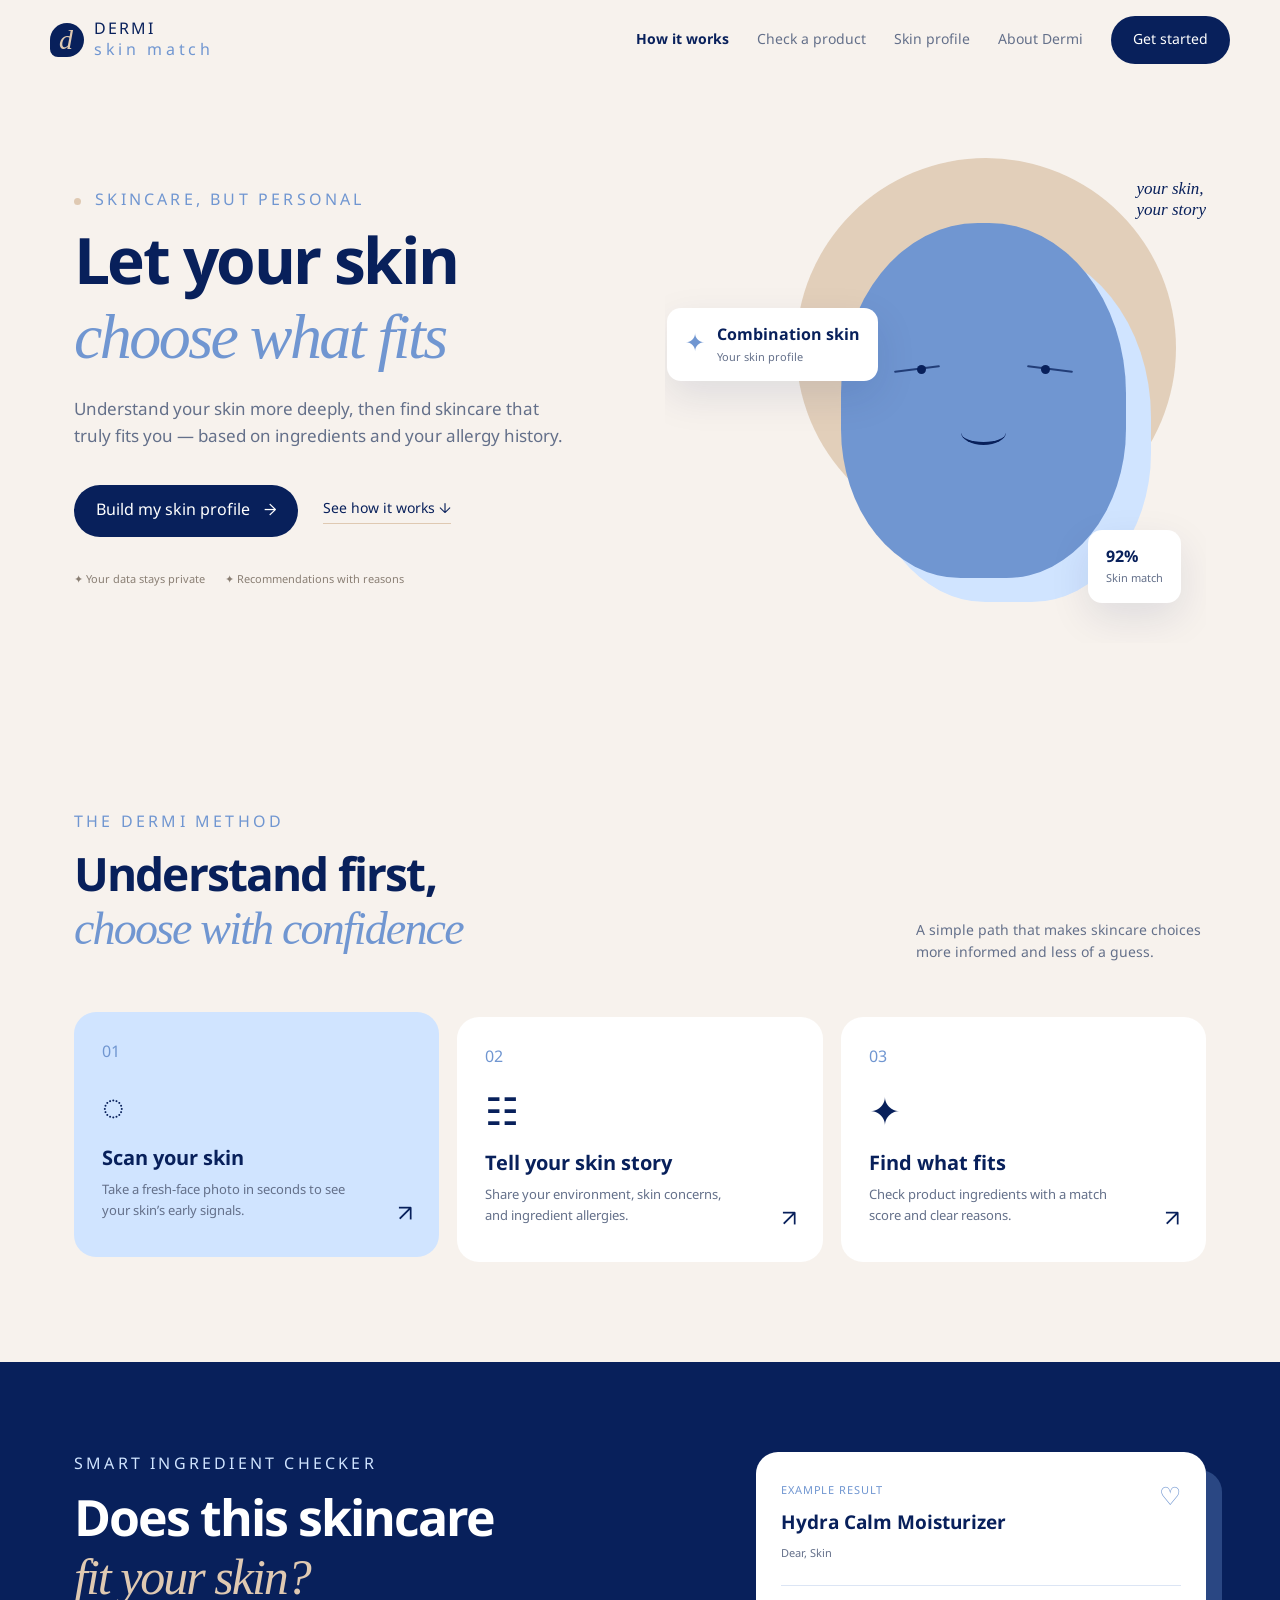
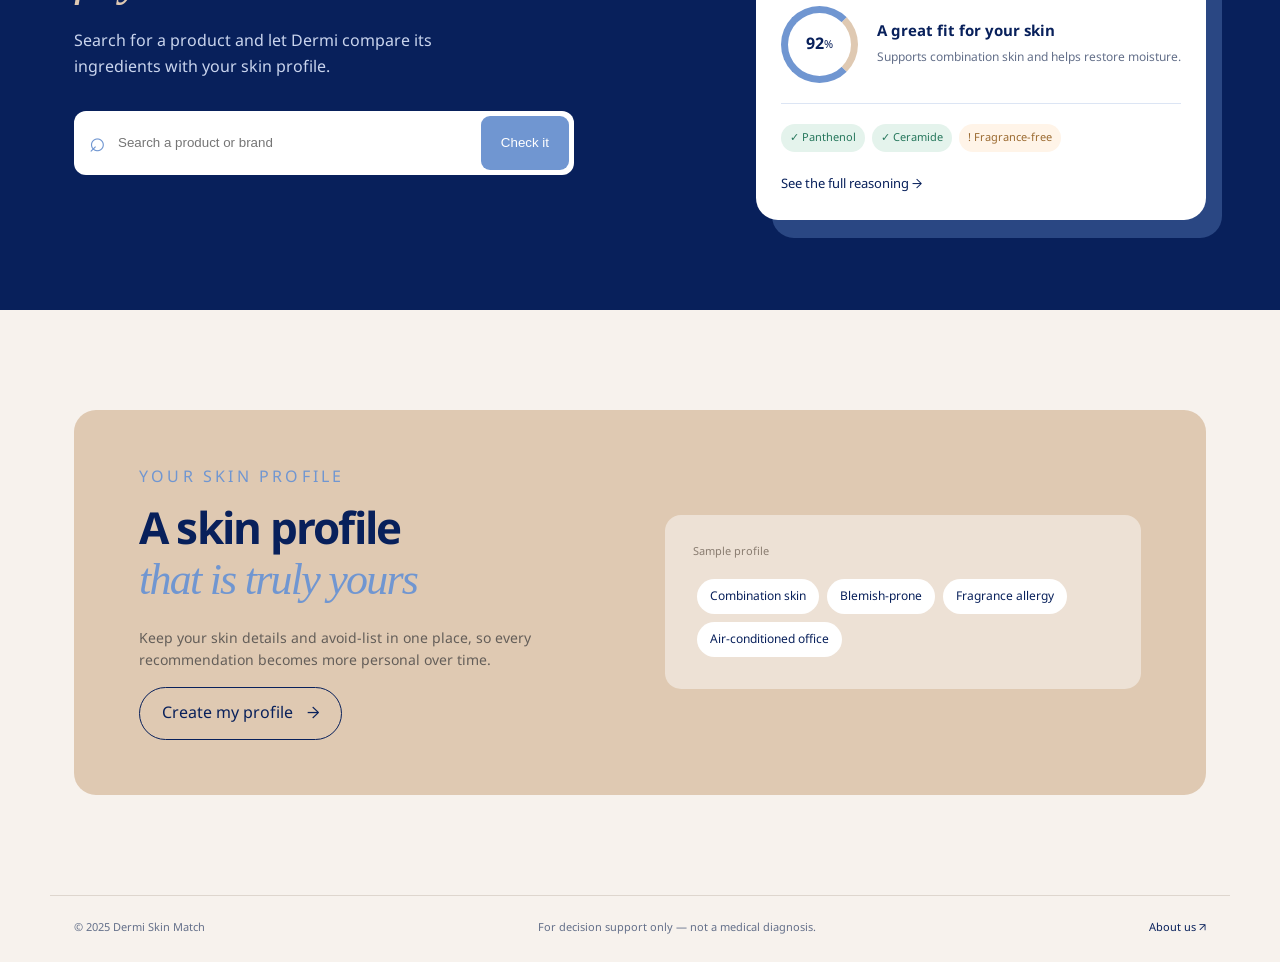
==== my-website/index.html @ 2489998a "Initial commit" ====
<!doctype html>
<html lang="en">
<head>
  <meta charset="UTF-8" />
  <meta name="viewport" content="width=device-width, initial-scale=1.0" />
  <meta name="description" content="Dermi Skin Match helps you choose skincare that fits your skin and allergy history." />
  <title>Dermi Skin Match — Skincare that understands your skin</title>
  <link rel="preconnect" href="https://fonts.googleapis.com" />
  <link rel="preconnect" href="https://fonts.gstatic.com" crossorigin />
  <link href="https://fonts.googleapis.com/css2?family=DM+Sans:wght@400;500;600;700&family=Noto+Sans+Thai:wght@400;500;600;700&display=swap" rel="stylesheet" />
  <link rel="stylesheet" href="./assets/styles.css" />
</head>
<body>
  <header class="site-header">
    <a class="brand" href="./index.html" aria-label="Dermi Skin Match home"><span class="brand-mark">d</span><span>DERMI<span class="brand-sub">skin match</span></span></a>
    <button class="nav-toggle" aria-expanded="false" aria-controls="main-nav" aria-label="Open menu">☰</button>
    <nav id="main-nav" class="main-nav" aria-label="Main navigation">
      <a class="active" href="#how-it-works">How it works</a><a href="#checker">Check a product</a><a href="#profile">Skin profile</a><a href="./about.html">About Dermi</a><a class="button button-dark" href="./skin-profile.html">Get started</a>
    </nav>
  </header>
  <main>
    <section class="hero section-shell"><div class="hero-copy"><p class="eyebrow"><span class="eyebrow-dot"></span> SKINCARE, BUT PERSONAL</p><h1>Let your skin<br /><em>choose what fits</em></h1><p class="hero-lede">Understand your skin more deeply, then find skincare that truly fits you — based on ingredients and your allergy history.</p><div class="hero-actions"><a class="button button-dark" href="./skin-profile.html">Build my skin profile <span>→</span></a><a class="text-link" href="#how-it-works">See how it works <span>↓</span></a></div><div class="trust-row"><span>✦ Your data stays private</span><span>✦ Recommendations with reasons</span></div></div><div class="hero-visual" aria-label="Illustration of a skin profile"><div class="sun-disc"></div><div class="face-blob"><div class="face-line face-line-1"></div><div class="face-line face-line-2"></div><div class="face-eye left"></div><div class="face-eye right"></div><div class="face-smile"></div></div><div class="floating-card card-profile"><span class="card-icon">✦</span><div><strong>Combination skin</strong><small>Your skin profile</small></div></div><div class="floating-card card-score"><strong>92%</strong><small>Skin match</small></div><span class="visual-note">your skin,<br />your story</span></div></section>
    <section id="how-it-works" class="section-shell flow-section"><div class="section-heading"><div><p class="eyebrow">THE DERMI METHOD</p><h2>Understand first,<br /><em>choose with confidence</em></h2></div><p>A simple path that makes skincare choices more informed and less of a guess.</p></div><div class="flow-grid"><article class="flow-card active-card"><div class="step-number">01</div><div class="flow-icon scan-icon">◌</div><h3>Scan your skin</h3><p>Take a fresh-face photo in seconds to see your skin’s early signals.</p><span class="flow-arrow">↗</span></article><article class="flow-card"><div class="step-number">02</div><div class="flow-icon">☷</div><h3>Tell your skin story</h3><p>Share your environment, skin concerns, and ingredient allergies.</p><span class="flow-arrow">↗</span></article><article class="flow-card"><div class="step-number">03</div><div class="flow-icon">✦</div><h3>Find what fits</h3><p>Check product ingredients with a match score and clear reasons.</p><span class="flow-arrow">↗</span></article></div></section>
    <section id="checker" class="checker-section"><div class="section-shell checker-inner"><div class="checker-copy"><p class="eyebrow light">SMART INGREDIENT CHECKER</p><h2>Does this skincare<br /><em>fit your skin?</em></h2><p>Search for a product and let Dermi compare its ingredients with your skin profile.</p><div class="search-box"><span>⌕</span><input id="product-search" type="search" placeholder="Search a product or brand" aria-label="Search for a product" /><button id="search-button" type="button">Check it</button></div><p id="search-message" class="search-message" role="status"></p></div><div class="result-card" aria-label="Example product check result"><div class="result-top"><div><span class="result-label">EXAMPLE RESULT</span><h3>Hydra Calm Moisturizer</h3><small>Dear, Skin</small></div><span class="save-button" aria-label="Save product">♡</span></div><div class="score-row"><div class="score-ring"><strong>92</strong><span>%</span></div><div><strong class="score-title">A great fit for your skin</strong><p>Supports combination skin and helps restore moisture.</p></div></div><div class="ingredient-list"><span class="tag good">✓ Panthenol</span><span class="tag good">✓ Ceramide</span><span class="tag warn">! Fragrance-free</span></div><a href="#profile" class="result-link">See the full reasoning <span>→</span></a></div></div></section>
    <section id="profile" class="profile-section section-shell"><div class="profile-panel"><div><p class="eyebrow">YOUR SKIN PROFILE</p><h2>A skin profile<br /><em>that is truly yours</em></h2><p>Keep your skin details and avoid-list in one place, so every recommendation becomes more personal over time.</p><a class="button button-outline" href="./skin-profile.html">Create my profile <span>→</span></a></div><div class="profile-chips"><span class="chip-title">Sample profile</span><div><span class="profile-chip">Combination skin</span><span class="profile-chip">Blemish-prone</span><span class="profile-chip">Fragrance allergy</span><span class="profile-chip">Air-conditioned office</span></div></div></div></section>
  </main>
  <footer class="site-footer section-shell"><span>© 2025 Dermi Skin Match</span><span>For decision support only — not a medical diagnosis.</span><a href="./about.html">About us ↗</a></footer>
  <script src="./js/main.js"></script>
</body>
</html>
---- my-website/assets/styles.css ----
:root{--dun:#dfc9b2;--vista:#7096d1;--penn:#08205b;--columbia:#d0e4ff;--isabelline:#f7f2ed;--ink:#15234a;--muted:#64708a;--white:#fff;--red:#b4424c;--green:#26775c;--radius:22px}*{box-sizing:border-box}html{scroll-behavior:smooth}body{margin:0;background:var(--isabelline);color:var(--ink);font-family:'Noto Sans Thai','DM Sans',sans-serif;line-height:1.6}body.modal-open{overflow:hidden}a{color:inherit;text-decoration:none}.site-header{height:80px;display:flex;align-items:center;justify-content:space-between;padding:0 max(24px,calc((100% - 1180px)/2));background:var(--isabelline);position:sticky;top:0;z-index:10}.brand{display:flex;gap:10px;align-items:center;color:var(--penn);font:700 22px/'DM Sans',sans-serif;letter-spacing:.12em}.brand-mark{width:34px;height:34px;border-radius:50% 50% 50% 8px;background:var(--penn);color:var(--dun);display:grid;place-items:center;font:italic 28px Georgia}.brand-sub{display:block;font:500 9px/'DM Sans',sans-serif;letter-spacing:.23em;color:var(--vista);margin-top:-5px}.main-nav{display:flex;gap:28px;align-items:center;font-size:14px;color:var(--muted)}.main-nav a.active{color:var(--penn);font-weight:700}.button{border:0;border-radius:99px;padding:13px 22px;font:600 14px inherit;cursor:pointer;transition:.2s ease;display:inline-flex;gap:14px;align-items:center;justify-content:center}.button:hover{transform:translateY(-2px)}.button-dark{background:var(--penn);color:var(--white)}.button-outline{border:1px solid var(--penn);background:transparent;color:var(--penn)}.nav-toggle{display:none;border:0;background:transparent;font-size:25px;color:var(--penn)}.section-shell{max-width:1180px;margin:0 auto;padding-left:24px;padding-right:24px}.hero{min-height:650px;display:grid;grid-template-columns:1fr 1fr;gap:50px;align-items:center;padding-top:46px;padding-bottom:80px}.eyebrow{font:700 11px/'DM Sans',sans-serif;letter-spacing:.2em;color:var(--vista);margin:0 0 16px}.eyebrow.light{color:var(--columbia)}.eyebrow-dot{display:inline-block;width:7px;height:7px;border-radius:50%;background:var(--dun);margin-right:7px}.hero h1,.section-heading h2,.checker-copy h2,.profile-panel h2,.about-page h1{font-size:clamp(43px,5vw,72px);line-height:1.12;letter-spacing:-.04em;margin:0 0 22px;color:var(--penn)}em{font-family:Georgia,serif;font-weight:400;color:var(--vista)}.hero-lede{max-width:500px;color:var(--muted);font-size:17px}.hero-actions{display:flex;gap:25px;align-items:center;margin:34px 0}.text-link{font-size:14px;color:var(--penn);border-bottom:1px solid var(--dun);padding-bottom:3px}.trust-row{display:flex;gap:20px;color:#8a7f74;font-size:11px}.hero-visual{height:510px;position:relative;overflow:hidden}.sun-disc{width:380px;height:380px;background:var(--dun);border-radius:50%;position:absolute;right:30px;top:25px;opacity:.85}.face-blob{width:285px;height:355px;border-radius:48% 48% 42% 42%;background:var(--vista);position:absolute;right:80px;top:90px;box-shadow:25px 24px 0 var(--columbia)}.face-line{position:absolute;background:var(--penn);opacity:.75;height:2px;border-radius:2px}.face-line-1{width:46px;top:145px;left:53px;transform:rotate(-7deg)}.face-line-2{width:46px;top:145px;right:53px;transform:rotate(7deg)}.face-eye{width:9px;height:9px;border-radius:50%;background:var(--penn);position:absolute;top:142px}.face-eye.left{left:76px}.face-eye.right{right:76px}.face-smile{width:45px;height:25px;border-bottom:3px solid var(--penn);border-radius:0 0 50% 50%;position:absolute;left:120px;top:197px}.floating-card{position:absolute;background:var(--white);border-radius:14px;box-shadow:0 15px 40px #08205b1a;padding:15px 18px;display:flex;gap:12px;align-items:center}.floating-card strong{display:block;color:var(--penn)}.floating-card small{display:block;color:var(--muted);font-size:11px}.card-profile{left:2px;top:175px}.card-icon{color:var(--vista);font-size:24px}.card-score{right:25px;bottom:40px;display:block}.card-score strong{font:700 31px/'DM Sans',sans-serif;color:var(--penn)}.visual-note{position:absolute;right:0;top:45px;color:var(--penn);font:italic 17px Georgia;line-height:1.25}.flow-section{padding-top:80px;padding-bottom:100px}.section-heading{display:flex;align-items:end;justify-content:space-between;gap:30px;margin-bottom:38px}.section-heading h2{font-size:46px}.section-heading>p:last-child{max-width:290px;color:var(--muted);font-size:14px}.flow-grid{display:grid;grid-template-columns:repeat(3,1fr);gap:18px}.flow-card{background:var(--white);border-radius:var(--radius);padding:28px;min-height:245px;position:relative;transition:.25s}.flow-card:hover,.active-card{background:var(--columbia);transform:translateY(-5px)}.step-number{color:var(--vista);font:700 12px/'DM Sans',sans-serif}.flow-icon{color:var(--penn);font-size:38px;line-height:1;margin:25px 0 15px}.flow-card h3{margin:0 0 5px;font-size:20px;color:var(--penn)}.flow-card p{margin:0;color:var(--muted);font-size:13px;max-width:260px}.flow-arrow{position:absolute;right:27px;bottom:24px;font-size:23px;color:var(--penn)}.checker-section{background:var(--penn);color:var(--white)}.checker-inner{display:grid;grid-template-columns:1fr 1fr;gap:80px;align-items:center;padding-top:90px;padding-bottom:90px}.checker-copy h2{color:var(--white);font-size:50px}.checker-copy em{color:var(--dun)}.checker-copy>p:not(.eyebrow){color:#c9d4ed;max-width:430px}.search-box{display:flex;background:var(--white);border-radius:12px;padding:5px;margin-top:30px;max-width:500px}.search-box span{color:var(--vista);font-size:28px;padding:5px 10px}.search-box input{border:0;outline:0;min-width:0;flex:1;font:14px inherit;color:var(--penn)}.search-box button{border:0;background:var(--vista);color:var(--white);border-radius:9px;padding:0 20px;font:600 13px inherit;cursor:pointer}.search-message{font-size:12px;color:var(--dun);min-height:20px}.search-message.success{color:var(--columbia)}.result-card{background:var(--white);color:var(--ink);border-radius:var(--radius);padding:25px;box-shadow:16px 18px 0 #7096d155;max-width:450px;justify-self:end}.result-top{display:flex;justify-content:space-between;align-items:start}.result-label{font-size:11px;color:var(--vista);letter-spacing:.08em}.result-card h3{margin:7px 0 0;font-size:19px;color:var(--penn)}.result-card small{color:var(--muted);font-size:11px}.save-button{font-size:25px;color:var(--vista)}.score-row{display:flex;align-items:center;gap:19px;border-top:1px solid #dce5f4;border-bottom:1px solid #dce5f4;padding:20px 0;margin:20px 0}.score-ring{width:77px;height:77px;border:7px solid var(--vista);border-right-color:var(--dun);border-radius:50%;display:flex;align-items:center;justify-content:center;color:var(--penn)}.score-ring strong{font:700 26px/'DM Sans',sans-serif}.score-ring span{font-size:11px}.score-title{font-size:15px;color:var(--penn)}.score-row p{font-size:12px;color:var(--muted);margin:3px 0}.ingredient-list{display:flex;gap:7px;flex-wrap:wrap}.tag{font-size:11px;padding:5px 9px;border-radius:99px}.tag.good{background:#e4f3ec;color:var(--green)}.tag.warn{background:#fff4e8;color:#9b6a30}.result-link{display:block;margin-top:22px;color:var(--penn);font-size:13px}.profile-section{padding-top:100px;padding-bottom:100px}.profile-panel{background:var(--dun);border-radius:var(--radius);padding:55px 65px;display:grid;grid-template-columns:1fr 1fr;gap:50px;align-items:center}.profile-panel h2{font-size:44px}.profile-panel>div>p:not(.eyebrow){color:#645e59;max-width:420px;font-size:14px}.profile-chips{background:#f7f2ed99;padding:28px;border-radius:16px}.chip-title{font-size:11px;color:#897c70;display:block;margin-bottom:14px}.profile-chip{background:var(--white);display:inline-block;padding:8px 13px;border-radius:99px;margin:4px;color:var(--penn);font-size:12px}.site-footer{padding-top:23px;padding-bottom:25px;border-top:1px solid #ded6ce;display:flex;justify-content:space-between;gap:15px;font-size:11px;color:var(--muted)}.site-footer a{color:var(--penn)}.modal{position:fixed;inset:0;z-index:30;display:grid;place-items:center}.modal[hidden]{display:none}.modal-backdrop{position:absolute;inset:0;background:#08205bcc}.modal-card{background:var(--isabelline);border-radius:var(--radius);padding:38px;max-width:420px;width:calc(100% - 40px);position:relative}.modal-card h2{color:var(--penn);font-size:34px;margin:0 0 8px}.modal-card>p:not(.eyebrow){color:var(--muted);font-size:14px}.modal-close{position:absolute;right:20px;top:14px;border:0;background:none;color:var(--penn);font-size:28px;cursor:pointer}.modal-card form{display:grid;gap:8px;margin-top:25px}.modal-card label{font-size:12px;color:var(--penn);font-weight:600}.modal-card input{padding:13px;border:1px solid #d7cec6;border-radius:9px;background:var(--white);font:14px inherit}.field-error{min-height:18px;color:var(--red);font-size:12px;margin:0}.about-page{padding-top:100px;padding-bottom:130px;min-height:calc(100vh - 160px)}.about-page h1{font-size:64px}.about-lede{max-width:540px;color:var(--muted);font-size:18px;margin:28px 0 70px}.about-grid{display:grid;grid-template-columns:repeat(3,1fr);gap:18px}.about-stat{background:var(--white);border-radius:16px;padding:25px;display:grid;gap:25px}.about-stat strong{color:var(--vista);font:700 14px/'DM Sans',sans-serif}.about-stat span{color:var(--penn);font-size:16px;font-weight:600}@media(max-width:800px){.site-header{height:70px}.nav-toggle{display:block}.main-nav{display:none;position:absolute;top:70px;left:0;right:0;padding:20px 24px;background:var(--isabelline);border-bottom:1px solid #ded6ce;flex-direction:column;align-items:stretch;gap:15px}.main-nav.is-open{display:flex}.hero{grid-template-columns:1fr;min-height:auto;padding-top:55px;padding-bottom:75px}.hero-visual{height:390px;order:-1}.sun-disc{width:290px;height:290px;right:10%;top:12px}.face-blob{width:220px;height:280px;right:21%;top:60px}.face-line-1{top:112px;left:40px}.face-line-2{top:112px;right:40px}.face-eye{top:109px}.face-eye.left{left:58px}.face-eye.right{right:58px}.face-smile{left:91px;top:157px}.card-profile{left:0;top:140px}.card-score{right:4px;bottom:20px}.visual-note{right:6px;top:20px}.section-heading{display:block}.section-heading>p:last-child{margin-top:15px}.flow-grid,.about-grid{grid-template-columns:1fr}.checker-inner{grid-template-columns:1fr;gap:40px;padding-top:70px;padding-bottom:70px}.checker-copy h2{font-size:42px}.result-card{justify-self:stretch}.profile-panel{grid-template-columns:1fr;padding:35px 25px;gap:30px}.profile-panel h2{font-size:38px}.site-footer{flex-wrap:wrap}.about-page h1{font-size:47px}}@media(max-width:430px){.hero h1{font-size:44px}.hero-actions{align-items:stretch;flex-direction:column;gap:15px}.button{width:100%}.trust-row{display:block}.trust-row span{display:block;margin-top:5px}.search-box button{padding:0 12px}.search-box input{font-size:12px}.result-card{padding:20px}}
:root{--modal-line:#c8bdb1}.modal-progress{display:flex;align-items:center;gap:9px;margin-bottom:25px}.modal-progress i{height:1px;background:var(--modal-line);width:35px}.modal-progress-step{font:700 10px/'DM Sans',sans-serif;color:#ad9d8f}.modal-progress-step.active{color:var(--penn)}.form-step{display:grid;gap:8px}.modal-card select{padding:13px;border:1px solid #d7cec6;border-radius:9px;background:var(--white);font:14px inherit;color:var(--ink)}.modal-card label{margin-top:4px}
:root{--sand-line:#cbb9a6}.profile-builder-page{background:var(--isabelline)}.profile-header{position:relative;border-bottom:1px solid #e4dcd5}.back-link{font-size:13px;color:var(--penn);border-bottom:1px solid var(--dun);padding-bottom:3px}.profile-builder{padding-top:68px;padding-bottom:70px;max-width:980px}.profile-intro{max-width:620px;margin-bottom:50px}.profile-intro h1{font-size:clamp(43px,6vw,68px);line-height:1.1;color:var(--penn);letter-spacing:-.04em;margin:0 0 20px}.profile-intro>p:not(.eyebrow){font-size:16px;color:var(--muted);max-width:570px}.profile-progress{position:relative;display:flex;justify-content:space-between;max-width:720px;margin:0 auto 56px;padding:0 10px}.progress-track{position:absolute;height:2px;background:var(--dun);top:22px;left:12%;right:12%;z-index:0}.progress-node{position:relative;z-index:1;border:0;background:transparent;display:grid;justify-items:center;gap:8px;color:#9a8b7c;font:inherit;cursor:pointer}.progress-node span{width:45px;height:45px;border-radius:48% 52% 51% 49%;background:#e6dbd0;border:4px solid var(--isabelline);display:grid;place-items:center;font:700 11px/'DM Sans',sans-serif;transition:.2s}.progress-node:nth-of-type(2) span{border-radius:52% 48% 47% 53%}.progress-node:nth-of-type(3) span{border-radius:49% 51% 55% 45%}.progress-node strong{font-size:12px;font-weight:600}.progress-node.active{color:var(--penn)}.progress-node.active span{background:var(--penn);color:var(--white);box-shadow:0 0 0 5px var(--isabelline)}.progress-node.complete{color:var(--vista)}.progress-node.complete span{background:var(--vista);color:var(--white);box-shadow:0 0 0 5px var(--isabelline)}.profile-step-panel{background:var(--white);border-radius:var(--radius);padding:42px 46px;box-shadow:0 18px 50px #08205b0c}.panel-heading{display:flex;justify-content:space-between;gap:30px;align-items:flex-start;border-bottom:1px solid #e8e0d9;padding-bottom:28px;margin-bottom:32px}.step-kicker{font:700 11px/'DM Sans',sans-serif;letter-spacing:.17em;color:var(--vista);margin:0 0 8px}.panel-heading h2{font-size:34px;line-height:1.15;color:var(--penn);margin:0 0 8px;letter-spacing:-.03em}.panel-heading p:not(.step-kicker){color:var(--muted);font-size:14px;margin:0;max-width:550px}.panel-badge{font:600 11px/'DM Sans',sans-serif;color:var(--penn);background:var(--columbia);border-radius:99px;padding:8px 12px;white-space:nowrap}.scan-layout{display:grid;grid-template-columns:1.05fr .95fr;gap:40px;align-items:start}.scan-stage{min-height:390px;background:var(--penn);border-radius:18px;position:relative;overflow:hidden;display:grid;place-items:center}.scan-placeholder{width:100%;height:100%;min-height:390px;display:grid;place-items:center;align-content:center;gap:12px;color:#cbd8ee}.scan-placeholder>p{font-size:12px;margin:0}.scan-frame{height:255px;width:190px;border:1px solid #d0e4ff99;border-radius:50%;position:relative;display:grid;place-items:center}.scan-frame .corner{position:absolute;width:22px;height:22px;border-color:var(--dun);border-style:solid}.corner.tl{top:-1px;left:24px;border-width:2px 0 0 2px}.corner.tr{top:-1px;right:24px;border-width:2px 2px 0 0}.corner.bl{bottom:-1px;left:24px;border-width:0 0 2px 2px}.corner.br{bottom:-1px;right:24px;border-width:0 2px 2px 0}.scan-face{height:190px;width:136px;background:#7096d1;border-radius:50% 50% 47% 53%;position:relative;box-shadow:14px 15px 0 #d0e4ff55}.scan-face i{position:absolute;width:9px;height:9px;background:var(--penn);border-radius:50%;top:78px}.scan-face i:first-child{left:36px}.scan-face i:nth-child(2){right:36px}.scan-face b{position:absolute;width:38px;height:21px;border-bottom:3px solid var(--penn);border-radius:0 0 50% 50%;top:115px;left:49px}.scan-stage video,.scan-preview{width:100%;height:100%;min-height:390px;object-fit:cover}.scan-preview{display:block}.scan-loading{position:absolute;inset:0;background:#08205be8;color:var(--white);display:grid;place-items:center;align-content:center;gap:6px}.scan-loading small{color:var(--columbia);font-size:11px}.loader-dot{width:20px;height:20px;border:3px solid var(--columbia);border-top-color:var(--dun);border-radius:50%;animation:spin 1s linear infinite;margin-bottom:8px}@keyframes spin{to{transform:rotate(360deg)}}.scan-controls{padding-top:5px}.tip-list{border-left:2px solid var(--dun);padding-left:18px;margin-bottom:29px}.tip-list p{font-size:13px;color:var(--muted);margin:0 0 12px}.tip-list span{font:700 10px/'DM Sans',sans-serif;color:var(--vista);margin-right:8px}.scan-actions{display:flex;gap:10px;flex-wrap:wrap}.scan-actions .button,.upload-button{font:600 13px inherit;padding:12px 17px;border-radius:99px;cursor:pointer}.upload-button{border:1px solid var(--penn);color:var(--penn);display:inline-flex;align-items:center;gap:10px}.inline-message{font-size:12px;color:var(--green);min-height:20px;margin:14px 0}.inline-message.error,.form-error{color:var(--red)}.scan-review{padding:15px;background:var(--isabelline);border-radius:12px}.scan-review strong{font-size:13px;color:var(--penn)}.scan-review p{font-size:12px;color:var(--muted);margin:4px 0}.text-button{background:transparent;border:0;color:var(--penn);font:600 13px inherit;cursor:pointer;padding:5px 0}.safety-note{font-size:11px;color:#887b6e;margin:25px 0 0}.question-grid{display:grid;grid-template-columns:1fr 1fr;gap:30px 24px}.question-group{border:0;padding:0;margin:0;min-width:0}.question-group.full{grid-column:1 / -1}.question-group legend{font-size:14px;font-weight:700;color:var(--penn);margin-bottom:12px}.field-hint{font-size:12px;color:var(--muted);margin:-6px 0 12px}.option-grid{display:flex;flex-wrap:wrap;gap:8px}.option-grid button,.chip-list button,.reaction-list button{border:1px solid #ded5cc;background:var(--isabelline);color:var(--ink);border-radius:11px;padding:11px 13px;font:500 12px inherit;cursor:pointer;transition:.2s}.option-grid button:hover,.chip-list button:hover,.reaction-list button:hover{border-color:var(--vista)}.option-grid button.selected,.chip-list button.selected,.reaction-list button.selected{background:var(--columbia);border-color:var(--vista);color:var(--penn);font-weight:700}.question-group select{width:100%;border:1px solid #ded5cc;border-radius:10px;background:var(--isabelline);padding:12px 13px;color:var(--ink);font:13px inherit}.form-error{font-size:12px;min-height:18px;margin:20px 0 0}.allergy-layout{display:grid;grid-template-columns:1fr 1fr;gap:32px}.chip-list{display:flex;flex-wrap:wrap;gap:8px}.custom-entry{display:flex;gap:10px;align-items:center;margin-top:15px}.custom-entry input,.product-fields input,.product-allergy-box textarea{border:1px solid #ded5cc;border-radius:9px;background:var(--isabelline);padding:11px 12px;color:var(--ink);font:13px inherit;width:100%}.custom-entry .text-button{white-space:nowrap}.added-list{display:flex;flex-wrap:wrap;gap:7px;margin-top:12px}.added-chip{background:var(--penn);color:var(--white);border-radius:99px;padding:6px 10px;font-size:11px}.added-chip button{border:0;background:none;color:var(--dun);cursor:pointer;font-size:15px;margin-left:4px}.product-allergy-box{background:var(--isabelline);padding:24px;border-radius:16px}.product-fields{display:grid;grid-template-columns:1fr 1fr;gap:9px;margin-bottom:12px}.reaction-list{display:flex;flex-wrap:wrap;gap:7px;margin-bottom:12px}.reaction-list button{padding:8px 10px;font-size:11px}.product-allergy-box textarea{resize:vertical;margin-bottom:12px}.product-list{display:grid;gap:8px;margin-top:16px}.product-allergy-card{background:var(--white);border:1px solid #e1d8d0;border-radius:10px;padding:12px;display:grid;grid-template-columns:1fr auto;gap:6px;position:relative}.product-allergy-card strong,.product-allergy-card small{display:block}.product-allergy-card strong{font-size:13px;color:var(--penn)}.product-allergy-card small,.product-reactions{font-size:11px;color:var(--muted)}.product-reactions{grid-column:1 / -1}.product-allergy-card>button{border:0;background:transparent;color:var(--red);font-size:20px;cursor:pointer;position:absolute;right:7px;top:6px}.profile-actions{display:flex;align-items:center;justify-content:space-between;padding:27px 3px 0}.profile-actions #continue-step{margin-left:auto;margin-right:20px}.profile-actions button:disabled{opacity:.4;cursor:not-allowed}.summary-panel{background:var(--columbia)}.completion-mark{width:42px;height:42px;border-radius:50%;background:var(--vista);color:var(--white);display:grid;place-items:center;font-size:22px}.summary-grid{display:grid;grid-template-columns:1fr 1fr;gap:12px}.summary-card{display:flex;align-items:center;justify-content:space-between;background:var(--white);border-radius:11px;padding:15px;gap:12px}.summary-card span{display:block;color:var(--vista);font:700 10px/'DM Sans',sans-serif;text-transform:uppercase;letter-spacing:.08em}.summary-card strong{display:block;color:var(--penn);font-size:13px;margin-top:4px}.summary-card button{border:0;background:transparent;color:var(--penn);font:600 11px inherit;cursor:pointer}.summary-actions{display:flex;gap:12px;margin-top:25px}.save-message{font-size:12px;color:var(--green);min-height:18px}
@media(max-width:800px){.profile-builder{padding-top:45px}.profile-intro{margin-bottom:35px}.profile-progress{margin-bottom:35px;padding:0}.progress-node strong{font-size:10px}.progress-track{left:9%;right:9%}.profile-step-panel{padding:28px 22px}.panel-heading{display:block}.panel-badge{display:inline-block;margin-top:16px}.scan-layout,.allergy-layout{grid-template-columns:1fr}.scan-stage,.scan-placeholder,.scan-stage video,.scan-preview{min-height:330px}.question-grid{grid-template-columns:1fr;gap:25px}.question-group.full{grid-column:auto}.summary-grid{grid-template-columns:1fr}.profile-actions{position:sticky;bottom:0;background:var(--isabelline);margin:0 -24px;padding:16px 24px;z-index:3}.profile-actions #continue-step{margin-right:0}.profile-actions #save-exit{display:none}.product-fields{grid-template-columns:1fr}.summary-actions{flex-direction:column}.summary-actions .button{width:100%}}@media(max-width:430px){.profile-header{padding:0 16px}.brand{font-size:18px}.back-link{font-size:11px}.progress-node span{width:38px;height:38px}.progress-track{top:19px}.profile-progress{margin-left:-5px;margin-right:-5px}.panel-heading h2{font-size:28px}.scan-actions>*{flex:1;text-align:center}.profile-actions .text-button{font-size:12px}.profile-actions #continue-step{padding-left:16px;padding-right:16px}}
:root{--seamless-hover:#eef4fc}.profile-builder-page .option-grid button,.profile-builder-page .chip-list button,.profile-builder-page .reaction-list button{border-color:transparent;background:transparent}.profile-builder-page .option-grid button:hover,.profile-builder-page .chip-list button:hover,.profile-builder-page .reaction-list button:hover{background:var(--seamless-hover);border-color:transparent}.profile-builder-page .option-grid button.selected,.profile-builder-page .chip-list button.selected,.profile-builder-page .reaction-list button.selected{background:var(--columbia);border-color:var(--vista);box-shadow:0 0 0 2px #d0e4ff}.profile-header .main-nav{margin-left:auto}.profile-header .nav-toggle{margin-left:auto}
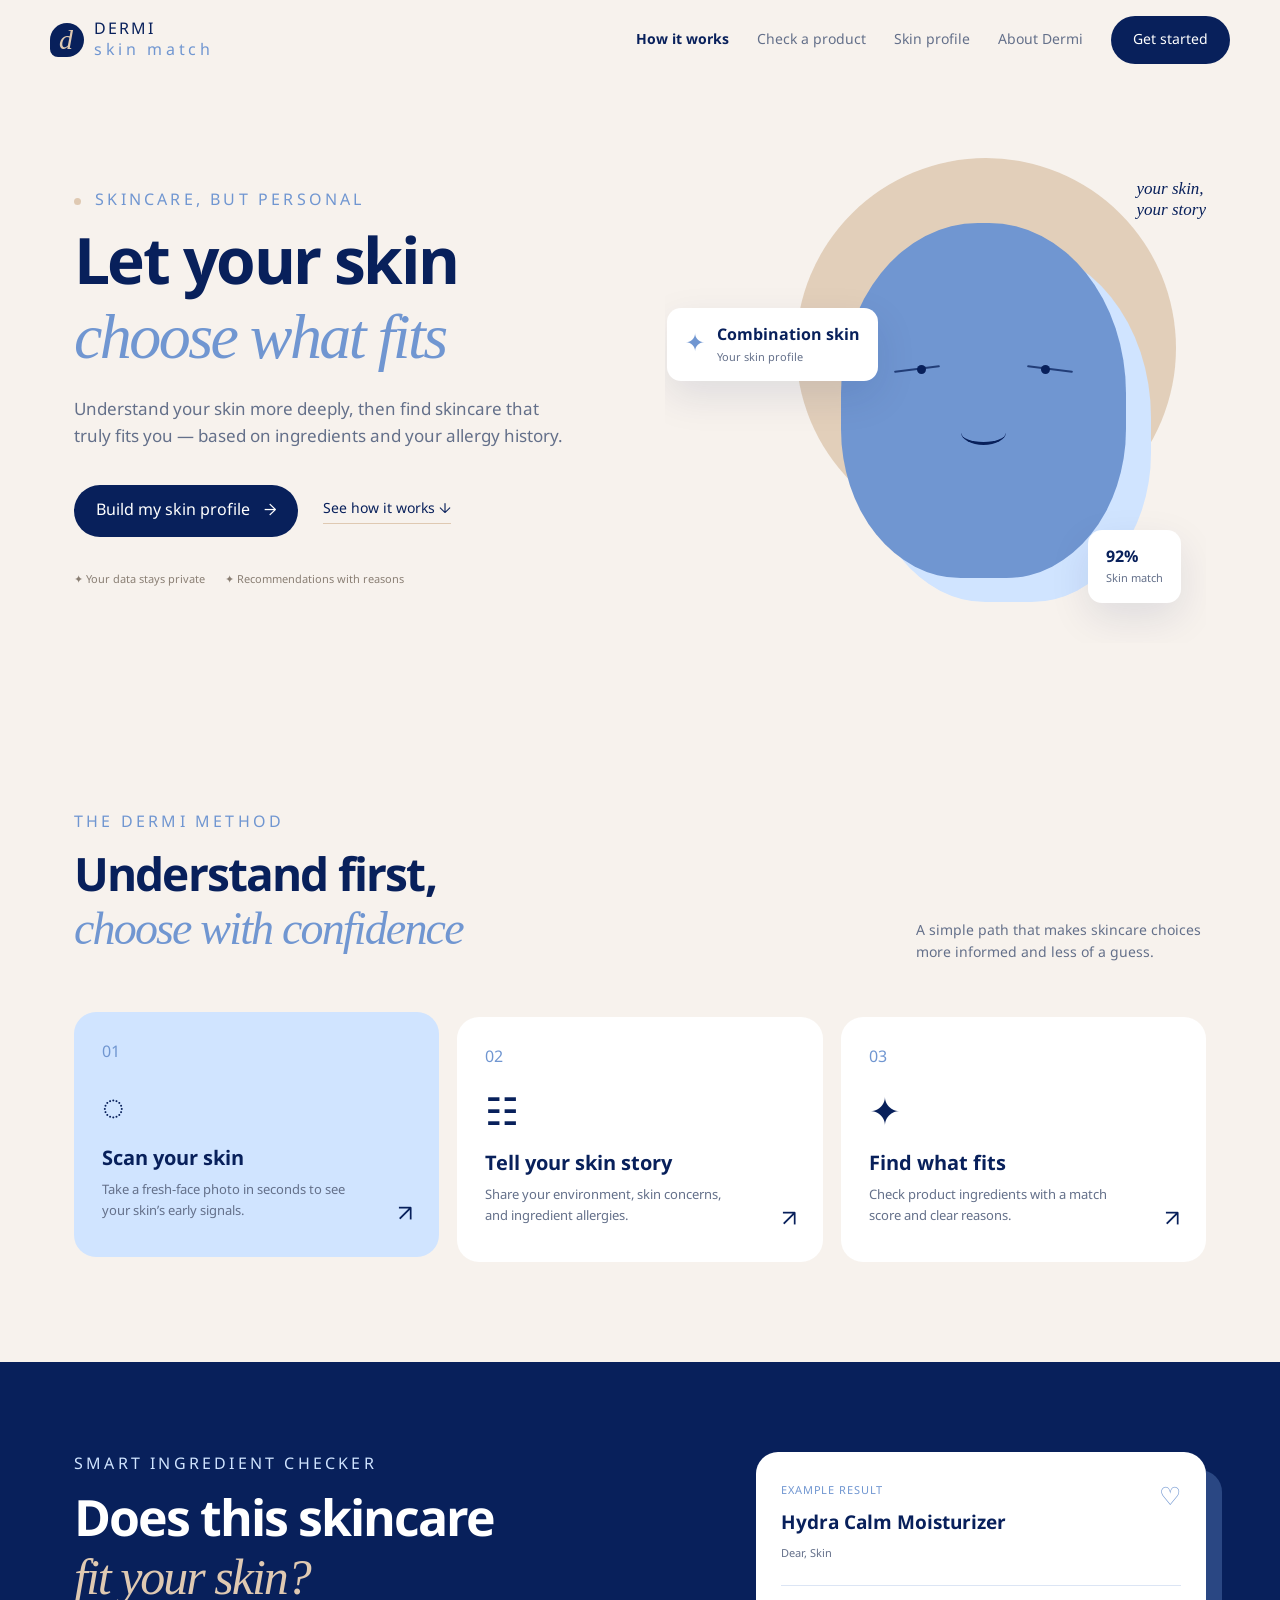
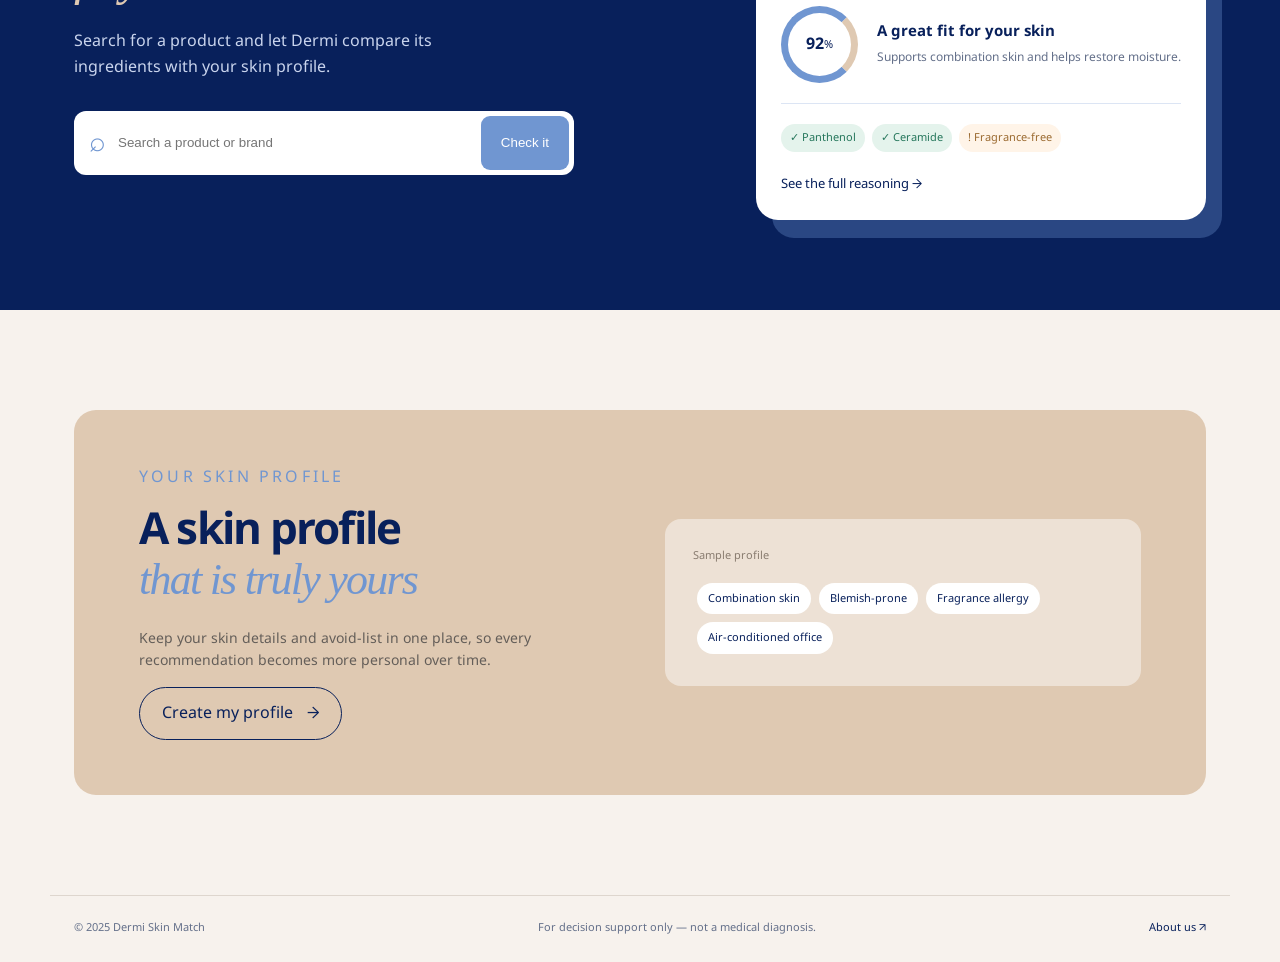
==== commit 2dc1e72c: "add more pages and product list" ====
--- a/my-website/index.html
+++ b/my-website/index.html
@@ -15,7 +15,7 @@
     <a class="brand" href="./index.html" aria-label="Dermi Skin Match home"><span class="brand-mark">d</span><span>DERMI<span class="brand-sub">skin match</span></span></a>
     <button class="nav-toggle" aria-expanded="false" aria-controls="main-nav" aria-label="Open menu">☰</button>
     <nav id="main-nav" class="main-nav" aria-label="Main navigation">
-      <a class="active" href="#how-it-works">How it works</a><a href="#checker">Check a product</a><a href="#profile">Skin profile</a><a href="./about.html">About Dermi</a><a class="button button-dark" href="./skin-profile.html">Get started</a>
+      <a class="active" href="#how-it-works">How it works</a><a href="./product-search.html">Check a product</a><a href="./profile.html">Skin profile</a><a href="./about.html">About Dermi</a><a class="button button-dark" href="./skin-profile.html">Get started</a>
     </nav>
   </header>
   <main>
--- a/my-website/assets/styles.css
+++ b/my-website/assets/styles.css
@@ -3,3 +3,6 @@
 :root{--sand-line:#cbb9a6}.profile-builder-page{background:var(--isabelline)}.profile-header{position:relative;border-bottom:1px solid #e4dcd5}.back-link{font-size:13px;color:var(--penn);border-bottom:1px solid var(--dun);padding-bottom:3px}.profile-builder{padding-top:68px;padding-bottom:70px;max-width:980px}.profile-intro{max-width:620px;margin-bottom:50px}.profile-intro h1{font-size:clamp(43px,6vw,68px);line-height:1.1;color:var(--penn);letter-spacing:-.04em;margin:0 0 20px}.profile-intro>p:not(.eyebrow){font-size:16px;color:var(--muted);max-width:570px}.profile-progress{position:relative;display:flex;justify-content:space-between;max-width:720px;margin:0 auto 56px;padding:0 10px}.progress-track{position:absolute;height:2px;background:var(--dun);top:22px;left:12%;right:12%;z-index:0}.progress-node{position:relative;z-index:1;border:0;background:transparent;display:grid;justify-items:center;gap:8px;color:#9a8b7c;font:inherit;cursor:pointer}.progress-node span{width:45px;height:45px;border-radius:48% 52% 51% 49%;background:#e6dbd0;border:4px solid var(--isabelline);display:grid;place-items:center;font:700 11px/'DM Sans',sans-serif;transition:.2s}.progress-node:nth-of-type(2) span{border-radius:52% 48% 47% 53%}.progress-node:nth-of-type(3) span{border-radius:49% 51% 55% 45%}.progress-node strong{font-size:12px;font-weight:600}.progress-node.active{color:var(--penn)}.progress-node.active span{background:var(--penn);color:var(--white);box-shadow:0 0 0 5px var(--isabelline)}.progress-node.complete{color:var(--vista)}.progress-node.complete span{background:var(--vista);color:var(--white);box-shadow:0 0 0 5px var(--isabelline)}.profile-step-panel{background:var(--white);border-radius:var(--radius);padding:42px 46px;box-shadow:0 18px 50px #08205b0c}.panel-heading{display:flex;justify-content:space-between;gap:30px;align-items:flex-start;border-bottom:1px solid #e8e0d9;padding-bottom:28px;margin-bottom:32px}.step-kicker{font:700 11px/'DM Sans',sans-serif;letter-spacing:.17em;color:var(--vista);margin:0 0 8px}.panel-heading h2{font-size:34px;line-height:1.15;color:var(--penn);margin:0 0 8px;letter-spacing:-.03em}.panel-heading p:not(.step-kicker){color:var(--muted);font-size:14px;margin:0;max-width:550px}.panel-badge{font:600 11px/'DM Sans',sans-serif;color:var(--penn);background:var(--columbia);border-radius:99px;padding:8px 12px;white-space:nowrap}.scan-layout{display:grid;grid-template-columns:1.05fr .95fr;gap:40px;align-items:start}.scan-stage{min-height:390px;background:var(--penn);border-radius:18px;position:relative;overflow:hidden;display:grid;place-items:center}.scan-placeholder{width:100%;height:100%;min-height:390px;display:grid;place-items:center;align-content:center;gap:12px;color:#cbd8ee}.scan-placeholder>p{font-size:12px;margin:0}.scan-frame{height:255px;width:190px;border:1px solid #d0e4ff99;border-radius:50%;position:relative;display:grid;place-items:center}.scan-frame .corner{position:absolute;width:22px;height:22px;border-color:var(--dun);border-style:solid}.corner.tl{top:-1px;left:24px;border-width:2px 0 0 2px}.corner.tr{top:-1px;right:24px;border-width:2px 2px 0 0}.corner.bl{bottom:-1px;left:24px;border-width:0 0 2px 2px}.corner.br{bottom:-1px;right:24px;border-width:0 2px 2px 0}.scan-face{height:190px;width:136px;background:#7096d1;border-radius:50% 50% 47% 53%;position:relative;box-shadow:14px 15px 0 #d0e4ff55}.scan-face i{position:absolute;width:9px;height:9px;background:var(--penn);border-radius:50%;top:78px}.scan-face i:first-child{left:36px}.scan-face i:nth-child(2){right:36px}.scan-face b{position:absolute;width:38px;height:21px;border-bottom:3px solid var(--penn);border-radius:0 0 50% 50%;top:115px;left:49px}.scan-stage video,.scan-preview{width:100%;height:100%;min-height:390px;object-fit:cover}.scan-preview{display:block}.scan-loading{position:absolute;inset:0;background:#08205be8;color:var(--white);display:grid;place-items:center;align-content:center;gap:6px}.scan-loading small{color:var(--columbia);font-size:11px}.loader-dot{width:20px;height:20px;border:3px solid var(--columbia);border-top-color:var(--dun);border-radius:50%;animation:spin 1s linear infinite;margin-bottom:8px}@keyframes spin{to{transform:rotate(360deg)}}.scan-controls{padding-top:5px}.tip-list{border-left:2px solid var(--dun);padding-left:18px;margin-bottom:29px}.tip-list p{font-size:13px;color:var(--muted);margin:0 0 12px}.tip-list span{font:700 10px/'DM Sans',sans-serif;color:var(--vista);margin-right:8px}.scan-actions{display:flex;gap:10px;flex-wrap:wrap}.scan-actions .button,.upload-button{font:600 13px inherit;padding:12px 17px;border-radius:99px;cursor:pointer}.upload-button{border:1px solid var(--penn);color:var(--penn);display:inline-flex;align-items:center;gap:10px}.inline-message{font-size:12px;color:var(--green);min-height:20px;margin:14px 0}.inline-message.error,.form-error{color:var(--red)}.scan-review{padding:15px;background:var(--isabelline);border-radius:12px}.scan-review strong{font-size:13px;color:var(--penn)}.scan-review p{font-size:12px;color:var(--muted);margin:4px 0}.text-button{background:transparent;border:0;color:var(--penn);font:600 13px inherit;cursor:pointer;padding:5px 0}.safety-note{font-size:11px;color:#887b6e;margin:25px 0 0}.question-grid{display:grid;grid-template-columns:1fr 1fr;gap:30px 24px}.question-group{border:0;padding:0;margin:0;min-width:0}.question-group.full{grid-column:1 / -1}.question-group legend{font-size:14px;font-weight:700;color:var(--penn);margin-bottom:12px}.field-hint{font-size:12px;color:var(--muted);margin:-6px 0 12px}.option-grid{display:flex;flex-wrap:wrap;gap:8px}.option-grid button,.chip-list button,.reaction-list button{border:1px solid #ded5cc;background:var(--isabelline);color:var(--ink);border-radius:11px;padding:11px 13px;font:500 12px inherit;cursor:pointer;transition:.2s}.option-grid button:hover,.chip-list button:hover,.reaction-list button:hover{border-color:var(--vista)}.option-grid button.selected,.chip-list button.selected,.reaction-list button.selected{background:var(--columbia);border-color:var(--vista);color:var(--penn);font-weight:700}.question-group select{width:100%;border:1px solid #ded5cc;border-radius:10px;background:var(--isabelline);padding:12px 13px;color:var(--ink);font:13px inherit}.form-error{font-size:12px;min-height:18px;margin:20px 0 0}.allergy-layout{display:grid;grid-template-columns:1fr 1fr;gap:32px}.chip-list{display:flex;flex-wrap:wrap;gap:8px}.custom-entry{display:flex;gap:10px;align-items:center;margin-top:15px}.custom-entry input,.product-fields input,.product-allergy-box textarea{border:1px solid #ded5cc;border-radius:9px;background:var(--isabelline);padding:11px 12px;color:var(--ink);font:13px inherit;width:100%}.custom-entry .text-button{white-space:nowrap}.added-list{display:flex;flex-wrap:wrap;gap:7px;margin-top:12px}.added-chip{background:var(--penn);color:var(--white);border-radius:99px;padding:6px 10px;font-size:11px}.added-chip button{border:0;background:none;color:var(--dun);cursor:pointer;font-size:15px;margin-left:4px}.product-allergy-box{background:var(--isabelline);padding:24px;border-radius:16px}.product-fields{display:grid;grid-template-columns:1fr 1fr;gap:9px;margin-bottom:12px}.reaction-list{display:flex;flex-wrap:wrap;gap:7px;margin-bottom:12px}.reaction-list button{padding:8px 10px;font-size:11px}.product-allergy-box textarea{resize:vertical;margin-bottom:12px}.product-list{display:grid;gap:8px;margin-top:16px}.product-allergy-card{background:var(--white);border:1px solid #e1d8d0;border-radius:10px;padding:12px;display:grid;grid-template-columns:1fr auto;gap:6px;position:relative}.product-allergy-card strong,.product-allergy-card small{display:block}.product-allergy-card strong{font-size:13px;color:var(--penn)}.product-allergy-card small,.product-reactions{font-size:11px;color:var(--muted)}.product-reactions{grid-column:1 / -1}.product-allergy-card>button{border:0;background:transparent;color:var(--red);font-size:20px;cursor:pointer;position:absolute;right:7px;top:6px}.profile-actions{display:flex;align-items:center;justify-content:space-between;padding:27px 3px 0}.profile-actions #continue-step{margin-left:auto;margin-right:20px}.profile-actions button:disabled{opacity:.4;cursor:not-allowed}.summary-panel{background:var(--columbia)}.completion-mark{width:42px;height:42px;border-radius:50%;background:var(--vista);color:var(--white);display:grid;place-items:center;font-size:22px}.summary-grid{display:grid;grid-template-columns:1fr 1fr;gap:12px}.summary-card{display:flex;align-items:center;justify-content:space-between;background:var(--white);border-radius:11px;padding:15px;gap:12px}.summary-card span{display:block;color:var(--vista);font:700 10px/'DM Sans',sans-serif;text-transform:uppercase;letter-spacing:.08em}.summary-card strong{display:block;color:var(--penn);font-size:13px;margin-top:4px}.summary-card button{border:0;background:transparent;color:var(--penn);font:600 11px inherit;cursor:pointer}.summary-actions{display:flex;gap:12px;margin-top:25px}.save-message{font-size:12px;color:var(--green);min-height:18px}
 @media(max-width:800px){.profile-builder{padding-top:45px}.profile-intro{margin-bottom:35px}.profile-progress{margin-bottom:35px;padding:0}.progress-node strong{font-size:10px}.progress-track{left:9%;right:9%}.profile-step-panel{padding:28px 22px}.panel-heading{display:block}.panel-badge{display:inline-block;margin-top:16px}.scan-layout,.allergy-layout{grid-template-columns:1fr}.scan-stage,.scan-placeholder,.scan-stage video,.scan-preview{min-height:330px}.question-grid{grid-template-columns:1fr;gap:25px}.question-group.full{grid-column:auto}.summary-grid{grid-template-columns:1fr}.profile-actions{position:sticky;bottom:0;background:var(--isabelline);margin:0 -24px;padding:16px 24px;z-index:3}.profile-actions #continue-step{margin-right:0}.profile-actions #save-exit{display:none}.product-fields{grid-template-columns:1fr}.summary-actions{flex-direction:column}.summary-actions .button{width:100%}}@media(max-width:430px){.profile-header{padding:0 16px}.brand{font-size:18px}.back-link{font-size:11px}.progress-node span{width:38px;height:38px}.progress-track{top:19px}.profile-progress{margin-left:-5px;margin-right:-5px}.panel-heading h2{font-size:28px}.scan-actions>*{flex:1;text-align:center}.profile-actions .text-button{font-size:12px}.profile-actions #continue-step{padding-left:16px;padding-right:16px}}
 :root{--seamless-hover:#eef4fc}.profile-builder-page .option-grid button,.profile-builder-page .chip-list button,.profile-builder-page .reaction-list button{border-color:transparent;background:transparent}.profile-builder-page .option-grid button:hover,.profile-builder-page .chip-list button:hover,.profile-builder-page .reaction-list button:hover{background:var(--seamless-hover);border-color:transparent}.profile-builder-page .option-grid button.selected,.profile-builder-page .chip-list button.selected,.profile-builder-page .reaction-list button.selected{background:var(--columbia);border-color:var(--vista);box-shadow:0 0 0 2px #d0e4ff}.profile-header .main-nav{margin-left:auto}.profile-header .nav-toggle{margin-left:auto}
+:root{--dashboard-line:#e5ddd5}.profile-dashboard-page{background:var(--isabelline)}.profile-dashboard{padding-top:68px;padding-bottom:90px}.dashboard-heading{display:flex;justify-content:space-between;align-items:end;gap:30px;margin-bottom:22px}.dashboard-heading h1{font-size:clamp(42px,5vw,68px);line-height:1.08;color:var(--penn);letter-spacing:-.04em;margin:0 0 12px}.dashboard-heading p:not(.eyebrow){color:var(--muted);margin:0;font-size:15px}.dashboard-heading-actions{display:flex;align-items:center;gap:14px}.profile-mode-badge,.status-pill{display:inline-flex;align-items:center;border-radius:99px;padding:8px 12px;font:600 11px/'DM Sans',sans-serif;background:var(--columbia);color:var(--penn);white-space:nowrap}.profile-notice{display:flex;align-items:center;gap:12px;background:var(--white);border-left:3px solid var(--vista);padding:13px 16px;border-radius:9px;margin-bottom:26px;color:var(--muted);font-size:12px}.profile-notice strong{color:var(--penn);font-size:13px}.profile-notice span{margin-left:auto}.profile-hero-card{background:var(--dun);border-radius:var(--radius);padding:30px 34px;display:flex;justify-content:space-between;gap:30px;align-items:center;margin-bottom:18px}.profile-score{display:flex;align-items:center;gap:22px}.profile-score-ring{width:100px;height:100px;border-radius:50%;border:8px solid var(--vista);border-right-color:var(--penn);display:grid;place-items:center;align-content:center;color:var(--penn)}.profile-score-ring strong{font:700 25px/'DM Sans',sans-serif}.profile-score-ring small{font-size:10px}.profile-score h2{color:var(--penn);font-size:32px;margin:0 0 8px}.profile-privacy{display:flex;gap:10px;align-items:center;max-width:275px}.profile-privacy>span{font-size:25px;color:var(--penn)}.profile-privacy strong,.profile-privacy small{display:block}.profile-privacy strong{font-size:12px;color:var(--penn)}.profile-privacy small{font-size:11px;color:#6d6259}.dashboard-grid{display:grid;grid-template-columns:1fr 1fr;gap:18px;margin-bottom:18px}.dashboard-card{background:var(--white);border-radius:var(--radius);padding:27px}.card-heading{display:flex;justify-content:space-between;align-items:start;gap:15px;margin-bottom:20px}.card-kicker{font:700 10px/'DM Sans',sans-serif;letter-spacing:.16em;color:var(--vista)}.dashboard-card h3{font-size:21px;color:var(--penn);margin:4px 0 0}.section-edit{border:0;background:transparent;color:var(--penn);font:600 12px inherit;cursor:pointer;border-bottom:1px solid var(--dun);padding:0 0 3px}.status-pill.good{background:#e4f3ec;color:var(--green)}.status-pill.warning{background:#fff4e8;color:#9b6a30}.snapshot-visual{height:160px;background:var(--penn);border-radius:14px;display:grid;place-items:center;margin-bottom:17px;overflow:hidden}.snapshot-visual.has-image img{width:100%;height:100%;object-fit:cover}.snapshot-face{height:125px;width:92px;background:var(--vista);border-radius:50% 50% 48% 52%;position:relative;box-shadow:9px 9px 0 #d0e4ff55}.snapshot-face i{position:absolute;width:7px;height:7px;border-radius:50%;background:var(--penn);top:52px}.snapshot-face i:first-child{left:25px}.snapshot-face i:nth-child(2){right:25px}.snapshot-face b{position:absolute;width:27px;height:15px;border-bottom:2px solid var(--penn);border-radius:0 0 50% 50%;left:33px;top:78px}.answer-row{display:flex;justify-content:space-between;gap:20px;border-bottom:1px solid var(--dashboard-line);padding:11px 0;font-size:12px}.answer-row span{color:var(--muted)}.answer-row strong{color:var(--penn);text-align:right}.card-disclaimer,.section-helper{color:var(--muted);font-size:11px;margin:15px 0 0}.profile-chip-row{display:flex;flex-wrap:wrap;gap:7px}.profile-chip{background:var(--white);border-radius:99px;padding:7px 11px;color:var(--penn);font-size:11px;display:inline-block}.profile-hero-card .profile-chip{background:#f7f2edaa}.not-provided{font-size:12px;color:#9b8d80}.allergy-chips .profile-chip{background:var(--columbia)}.empty-state{background:var(--isabelline);border-radius:10px;padding:18px;color:var(--muted);font-size:12px}.past-product-list{display:grid;gap:8px}.past-product-item{display:flex;justify-content:space-between;align-items:center;gap:15px;background:var(--isabelline);border-radius:10px;padding:12px}.past-product-item strong,.past-product-item small{display:block}.past-product-item strong{font-size:13px;color:var(--penn)}.past-product-item small,.past-product-item>span{color:var(--muted);font-size:11px}.profile-readiness{margin-top:18px}.readiness-card{background:var(--penn);border-radius:var(--radius);padding:29px 34px;color:var(--white);display:flex;justify-content:space-between;align-items:center;gap:25px}.readiness-card h2{font-size:25px;margin:5px 0;color:var(--white)}.readiness-card p{color:#cbd8ee;font-size:13px;margin:0}.readiness-actions{display:flex;gap:10px;flex-wrap:wrap}.readiness-card .button-outline{color:var(--white);border-color:var(--columbia)}.profile-edit-panel{background:var(--white);border:2px solid var(--vista);border-radius:var(--radius);padding:32px;margin-bottom:18px}.edit-panel-heading{display:flex;justify-content:space-between;gap:20px;align-items:start;border-bottom:1px solid var(--dashboard-line);padding-bottom:22px;margin-bottom:25px}.edit-panel-heading h2{font-size:27px;color:var(--penn);margin:4px 0}.edit-panel-heading p{font-size:12px;color:var(--muted);margin:0}.edit-panel-heading>div:last-child{display:flex;align-items:center;gap:15px}.edit-grid{display:grid;grid-template-columns:1fr 1fr;gap:24px}.edit-grid fieldset,.edit-allergy-box{border:0;margin:0;padding:0}.edit-grid legend,.edit-allergy-box h3{font-size:13px;font-weight:700;color:var(--penn);margin-bottom:10px}.edit-choice-grid{display:flex;flex-wrap:wrap;gap:7px}.edit-choice{border:1px solid transparent;background:transparent;border-radius:99px;padding:8px 11px;color:var(--ink);font:500 11px inherit;cursor:pointer}.edit-choice:hover{background:#eef4fc}.edit-choice.selected{background:var(--columbia);border-color:var(--vista);color:var(--penn);font-weight:700}.edit-grid select,.edit-grid textarea,.edit-allergy-box input,.edit-allergy-box textarea{width:100%;border:1px solid var(--dashboard-line);border-radius:9px;padding:11px;background:var(--isabelline);color:var(--ink);font:13px inherit}.edit-allergy-grid{display:grid;grid-template-columns:1fr 1fr;gap:25px;border-top:1px solid var(--dashboard-line);margin-top:28px;padding-top:28px}.edit-allergy-box{background:var(--isabelline);border-radius:14px;padding:20px}.edit-allergy-box .card-heading{margin-bottom:13px}.inline-add,.product-edit-fields{display:flex;gap:8px;margin-top:12px}.inline-add input,.product-edit-fields input{flex:1}.edit-list{display:flex;flex-wrap:wrap;gap:7px;margin-top:12px}.added-chip{background:var(--penn);color:var(--white);border-radius:99px;padding:6px 9px;font-size:11px}.added-chip button{border:0;background:transparent;color:var(--dun);cursor:pointer;font-size:15px}.reaction-edit-grid{margin:12px 0}.past-product-edit-list{display:grid}.past-product-edit-list .past-product-item{width:100%;position:relative}.past-product-edit-list .past-product-item>button{border:0;background:transparent;color:var(--red);font-size:18px;cursor:pointer}.profile-dashboard-page .nav-toggle{display:none}
+@media(max-width:800px){.profile-dashboard{padding-top:45px}.dashboard-heading{display:block}.dashboard-heading-actions{margin-top:20px;justify-content:space-between}.profile-notice{display:block}.profile-notice span{display:block;margin:4px 0 0}.profile-hero-card{display:block;padding:25px}.profile-privacy{margin-top:22px;max-width:none}.dashboard-grid,.edit-grid,.edit-allergy-grid{grid-template-columns:1fr}.readiness-card{display:block}.readiness-actions{margin-top:20px}.profile-edit-panel{padding:24px 20px}.edit-panel-heading{display:block}.edit-panel-heading>div:last-child{margin-top:17px}.profile-dashboard-page .nav-toggle{display:block}.profile-dashboard-page .main-nav{display:none;position:absolute;top:70px;left:0;right:0;padding:20px 24px;background:var(--isabelline);border-bottom:1px solid var(--dashboard-line);flex-direction:column;align-items:stretch;gap:15px}.profile-dashboard-page .main-nav.is-open{display:flex}}
+:root{--product-border:#e5ddd5}.product-search-page,.product-detail-page{background:var(--isabelline)}.product-search,.product-detail{padding-top:60px;padding-bottom:90px}.product-search-heading{display:flex;justify-content:space-between;align-items:end;gap:30px;margin-bottom:36px}.product-search-heading h1{font-size:clamp(42px,5vw,66px);line-height:1.08;color:var(--penn);letter-spacing:-.04em;margin:0 0 14px}.product-search-heading p:not(.eyebrow){color:var(--muted);margin:0}.product-filter-bar{background:var(--white);border-radius:18px;padding:14px;box-shadow:0 12px 30px #08205b0b}.product-search-input{display:flex;align-items:center;border:1px solid var(--product-border);border-radius:11px;padding:4px 5px 4px 12px}.product-search-input span{font-size:27px;color:var(--vista);margin-right:8px}.product-search-input input{border:0;outline:0;flex:1;min-width:0;font:14px inherit;color:var(--penn);background:transparent}.product-search-input button{border:0;background:var(--penn);color:var(--white);border-radius:8px;padding:11px 20px;font:600 13px inherit;cursor:pointer}.filter-toggle{display:none}.filter-fields{display:flex;gap:10px;align-items:end;flex-wrap:wrap;padding-top:13px}.filter-fields label{display:grid;gap:5px;color:var(--muted);font-size:11px;flex:1;min-width:130px}.filter-fields select,.filter-fields input[type=number]{border:1px solid var(--product-border);border-radius:8px;background:var(--isabelline);padding:10px;color:var(--ink);font:12px inherit}.check-filter{display:flex!important;align-items:center;gap:8px;flex-direction:row;min-width:190px!important;padding-bottom:10px}.check-filter input{accent-color:var(--penn)}.search-toolbar{display:flex;justify-content:space-between;align-items:center;margin:28px 0 16px}.search-toolbar p{color:var(--muted);font-size:12px;margin:0}.search-toolbar select{border:1px solid var(--product-border);border-radius:8px;background:var(--white);padding:9px;color:var(--penn);font:12px inherit}.product-result-grid{display:grid;grid-template-columns:repeat(3,1fr);gap:18px}.product-card{background:var(--white);border-radius:18px;overflow:hidden;transition:transform .2s,box-shadow .2s}.product-card:hover{transform:translateY(-4px);box-shadow:0 16px 35px #08205b15}.product-card-image{height:185px;background:var(--columbia);display:block}.product-card-image img{width:100%;height:100%;object-fit:cover}.product-card-body{padding:18px}.product-card-top{display:flex;justify-content:space-between;gap:10px;align-items:center}.product-card h2{font-size:18px;line-height:1.2;margin:8px 0;color:var(--penn)}.product-card h2 a{color:inherit}.product-card p{color:var(--muted);font-size:12px;min-height:40px;margin:0 0 14px}.product-status{font:600 10px/'DM Sans',sans-serif;padding:6px 8px;border-radius:99px;white-space:nowrap}.product-status.good{background:#e4f3ec;color:var(--green)}.product-status.review{background:#fff4e8;color:#9b6a30}.product-status.danger{background:#fbe8e8;color:var(--red)}.product-status.neutral{background:var(--columbia);color:var(--penn)}.product-blobs{display:flex;flex-wrap:wrap;gap:6px}.product-blob{background:var(--penn);color:var(--white);border-radius:99px;padding:5px 8px;font-size:10px}.product-blob.soft{background:var(--columbia);color:var(--penn)}.product-blob.safe{background:#e4f3ec;color:var(--green)}.product-blob.danger{background:#fbe8e8;color:var(--red)}.product-card-footer{display:flex;justify-content:space-between;align-items:end;gap:10px;border-top:1px solid var(--product-border);margin-top:16px;padding-top:13px}.product-card-footer strong{color:var(--penn);font:700 17px/'DM Sans',sans-serif}.review-placeholder{color:var(--muted);font-size:10px;text-align:right}.product-empty{text-align:center;background:var(--white);border-radius:18px;padding:50px 25px;color:var(--muted);margin-top:25px}.product-empty h1,.product-empty h2{color:var(--penn)}.empty-icon{font-size:48px;color:var(--vista)}.back-link{display:inline-block;color:var(--penn);font-size:13px;border-bottom:1px solid var(--dun);margin-bottom:25px}.product-loading{color:var(--muted);padding:50px 0}.product-breadcrumb{display:flex;gap:9px;color:var(--muted);font-size:12px;margin-bottom:22px}.product-breadcrumb a{color:var(--penn)}.product-detail-hero{display:grid;grid-template-columns:1fr 1.15fr;gap:50px;align-items:center}.product-detail-image{background:var(--columbia);border-radius:22px;overflow:hidden;max-height:460px}.product-detail-image img{width:100%;display:block;aspect-ratio:1/1;object-fit:cover}.product-detail-copy .card-kicker{font:700 11px/'DM Sans',sans-serif;color:var(--vista);letter-spacing:.15em}.product-detail-copy h1{font-size:clamp(40px,5vw,64px);line-height:1.05;color:var(--penn);letter-spacing:-.04em;margin:11px 0 16px}.product-detail-copy p{color:var(--muted);font-size:15px;max-width:520px}.product-price{font:700 26px/'DM Sans',sans-serif;color:var(--penn);margin:22px 0}.product-detail-actions{display:flex;gap:10px;flex-wrap:wrap}.product-compatibility{background:var(--penn);color:var(--white);border-radius:20px;padding:27px 32px;margin:45px 0 18px;display:flex;align-items:center;justify-content:space-between;gap:25px}.product-compatibility .card-kicker{color:var(--columbia)}.product-compatibility p{color:#cbd8ee;font-size:13px;margin:6px 0 0;max-width:650px}.compatibility-status{font-size:27px;margin:7px 0 0}.compatibility-status.good{color:#b9e4ca}.compatibility-status.review{color:var(--dun)}.compatibility-status.danger{color:#ffb8b8}.compatibility-status.neutral{color:var(--columbia)}.compatibility-score{width:120px;height:120px;flex:0 0 120px;border:7px solid var(--vista);border-radius:50%;display:grid;place-items:center;align-content:center}.compatibility-score strong{font:700 29px/'DM Sans',sans-serif}.compatibility-score small{font-size:10px;color:var(--columbia)}.compatibility-score.danger{border-color:var(--red)}.compatibility-score.neutral{border-color:var(--columbia)}.product-detail-grid{display:grid;grid-template-columns:1fr 1fr;gap:18px}.product-info-panel{background:var(--white);border-radius:18px;padding:28px}.product-info-panel h2{font-size:22px;color:var(--penn);margin:6px 0 18px}.detail-blobs{margin-bottom:20px}.detail-row,.review-score-row{border-top:1px solid var(--product-border);padding:13px 0;display:flex;justify-content:space-between;gap:15px;font-size:12px}.detail-row span,.review-score-row span{color:var(--muted)}.detail-row strong,.review-score-row strong{color:var(--penn);text-align:right}.ingredients-text{background:var(--isabelline);border-radius:10px;padding:14px;color:var(--ink);font-size:13px;line-height:1.8}.product-note{background:var(--dun);border-radius:18px;padding:25px 28px;margin-top:18px}.product-note p{color:var(--penn);font-size:15px;margin:7px 0}.product-note small{color:#6d6259;font-size:11px}.product-search-page .nav-toggle,.product-detail-page .nav-toggle{display:none}@media(max-width:800px){.product-search,.product-detail{padding-top:43px}.product-search-heading{display:block}.product-search-heading .button{margin-top:20px}.filter-toggle{display:block;border:1px solid var(--product-border);background:var(--isabelline);color:var(--penn);border-radius:8px;padding:10px 13px;margin-top:10px;font:600 12px inherit}.filter-fields{display:none}.filter-fields.open{display:flex}.product-result-grid{grid-template-columns:repeat(2,1fr)}.product-search-page .nav-toggle,.product-detail-page .nav-toggle{display:block}.product-search-page .main-nav,.product-detail-page .main-nav{display:none;position:absolute;top:70px;left:0;right:0;padding:20px 24px;background:var(--isabelline);border-bottom:1px solid var(--product-border);flex-direction:column;align-items:stretch;gap:15px}.product-search-page .main-nav.is-open,.product-detail-page .main-nav.is-open{display:flex}.product-detail-hero,.product-detail-grid{grid-template-columns:1fr}.product-detail-image{max-height:none}.product-compatibility{align-items:flex-start}.product-compatibility p{max-width:100%}}@media(max-width:520px){.product-result-grid{grid-template-columns:1fr}.product-search-input button{padding:11px 13px}.product-card p{min-height:0}.product-compatibility{display:block}.compatibility-score{margin-top:20px}.product-detail-actions .button{width:100%}.product-detail-actions{display:grid}.search-toolbar{align-items:start;gap:10px;flex-direction:column}}
